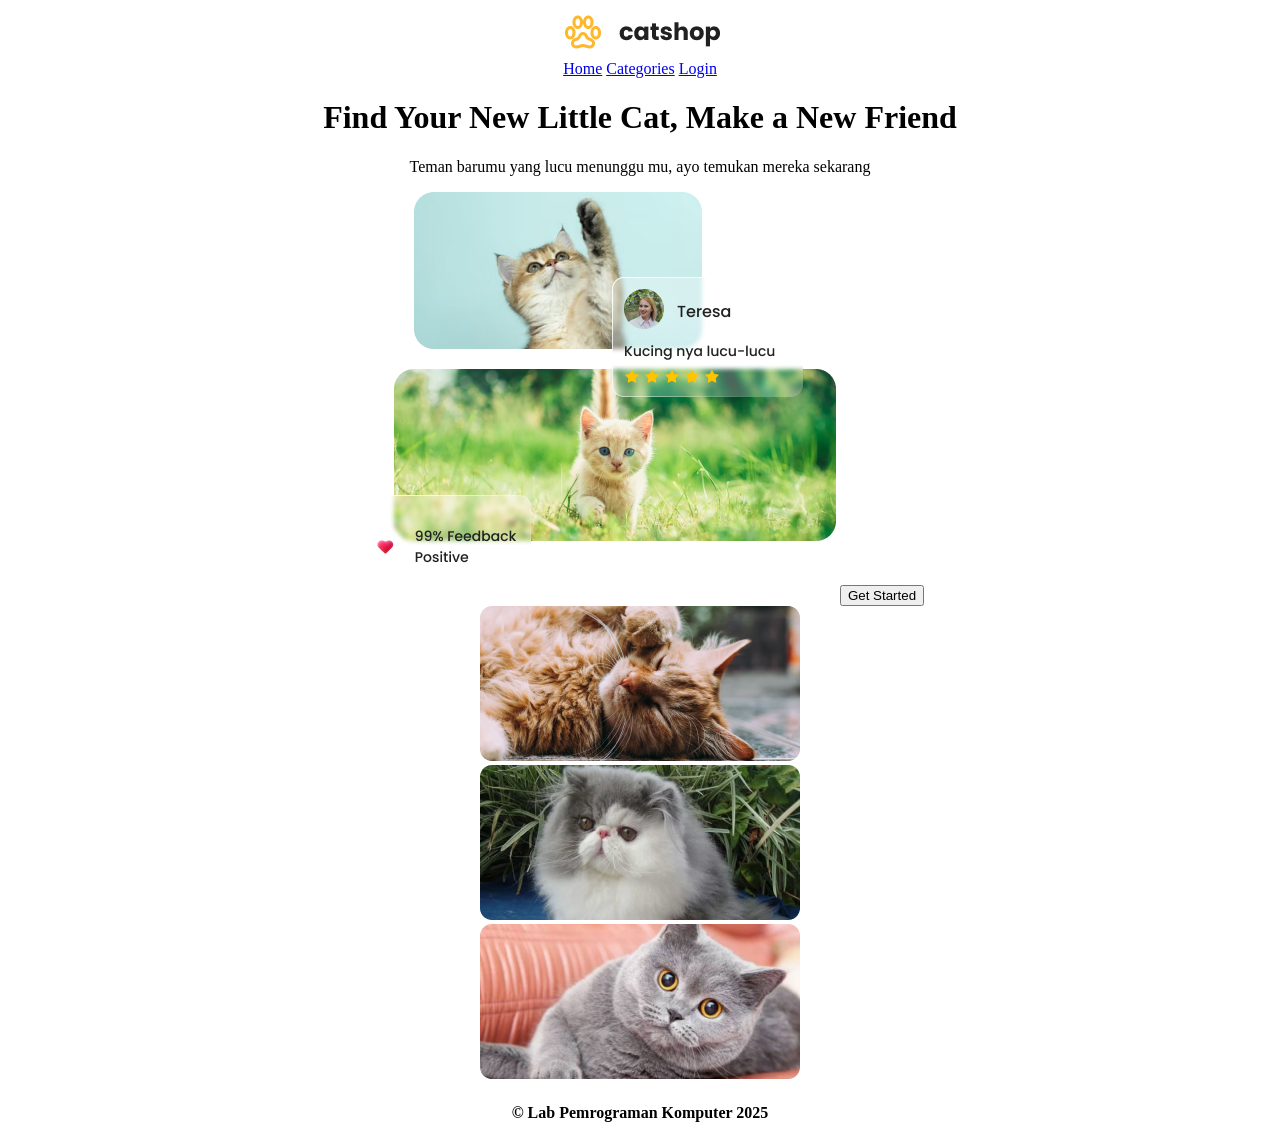
==== index.html @ 747dcb2d "Latihan 1 Catshop" ====
<!DOCTYPE html>
<html lang="en">
  <head>
    <link rel="icon" href="assets/icon.png" />
    <title>Home</title>
  </head>
  <body>
    <center>
      <header>
        <nav>
          <div class="logo">
            <img src="assets/logo.png" alt="" />
          </div>
          <a href="index.html">Home</a>
          <a href="#">Categories</a>
          <a href="login.html">Login</a>
        </nav>
      </header>
      <main>
        <div class="jumbotron">
          <h1>Find Your New Little Cat, Make a New Friend</h1>
          <p>Teman barumu yang lucu menunggu mu, ayo temukan mereka sekarang</p>
          <img src="assets/jumbotron.png" alt="" />
          <button type="button">Get Started</button>
        </div>
        <div class="cards-categories">
          <div class="card">
            <img src="assets/anggora.png" alt="" />
          </div>
          <div class="card">
            <img src="assets/persia.png" alt="" />
          </div>
          <div class="card">
            <img src="assets/british.png" alt="" />
          </div>
        </div>
      </main>
      <footer>
        <h4>&copy; Lab Pemrograman Komputer 2025</h4>
      </footer>
    </center>
  </body>
</html>
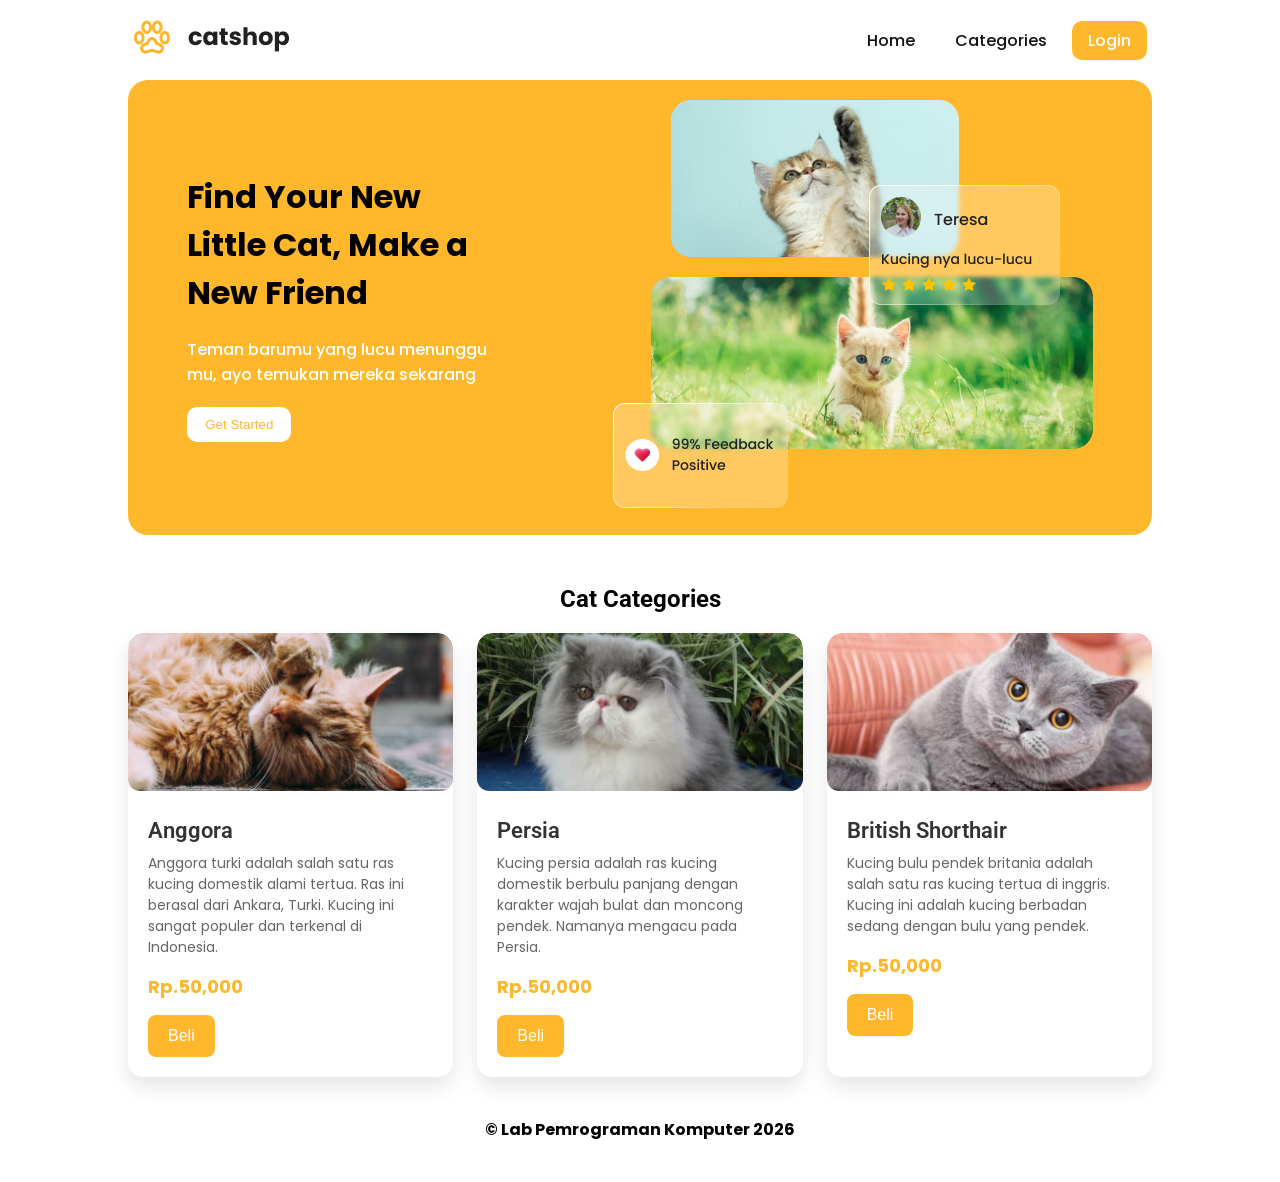
==== commit e6b7ff93: "Update bab 2, folder css, categories, transaction, index.html,  admin,html" ====
--- a/index.html
+++ b/index.html
@@ -1,43 +1,109 @@
+
 <!DOCTYPE html>
 <html lang="en">
   <head>
     <link rel="icon" href="assets/icon.png" />
     <title>Home</title>
+    <link rel="stylesheet" href="css/style.css" />
+    <link rel="preconnect" href="https://fonts.googleapis.com" />
+    <link rel="preconnect" href="https://fonts.gstatic.com" crossorigin />
+    <link
+      href="https://fonts.googleapis.com/css2?family=Poppins:wght@400;500;700&family=Roboto:wght@500;700&display=swap"
+      rel="stylesheet"
+    />
+    <link
+      rel="stylesheet"
+      href="https://cdnjs.cloudflare.com/ajax/libs/font-awesome/5.15.3/css/all.min.css"
+    />
+    <link rel="stylesheet" href="style.css" />
   </head>
+
   <body>
-    <center>
+    <div class="container">
       <header>
         <nav>
           <div class="logo">
             <img src="assets/logo.png" alt="" />
           </div>
-          <a href="index.html">Home</a>
-          <a href="#">Categories</a>
-          <a href="login.html">Login</a>
+          <input type="checkbox" id="click" />
+          <label for="click" class="menu-btn">
+            <i class="fas fa-bars"></i>
+          </label>
+          <ul>
+            <li><a href="#">Home</a></li>
+            <li><a href="#">Categories</a></li>
+            <li><a href="login.html" class="btn_login">Login</a></li>
+          </ul>
         </nav>
       </header>
       <main>
         <div class="jumbotron">
-          <h1>Find Your New Little Cat, Make a New Friend</h1>
-          <p>Teman barumu yang lucu menunggu mu, ayo temukan mereka sekarang</p>
-          <img src="assets/jumbotron.png" alt="" />
-          <button type="button">Get Started</button>
+          <div class="jumbotron-text">
+            <h1>Find Your New Little Cat, Make a New Friend</h1>
+            <p>
+              Teman barumu yang lucu menunggu mu, ayo temukan mereka sekarang
+            </p>
+            <button type="button" class="btn_getStarted">Get Started</button>
+          </div>
+          <div class="jumbotron-img">
+            <img src="assets/jumbotron.png" alt="" />
+          </div>
         </div>
         <div class="cards-categories">
-          <div class="card">
-            <img src="assets/anggora.png" alt="" />
-          </div>
-          <div class="card">
-            <img src="assets/persia.png" alt="" />
-          </div>
-          <div class="card">
-            <img src="assets/british.png" alt="" />
+          <h2>Cat Categories</h2>
+          <div class="card-categories">
+            <div class="card">
+              <div class="card-image">
+                <img src="assets/anggora.png" alt="gambar tidak ditemukan" />
+              </div>
+              <div class="card-content">
+                <h5>Anggora</h5>
+                <p class="description">
+                  Anggora turki adalah salah satu ras kucing domestik alami
+                  tertua. Ras ini berasal dari Ankara, Turki. Kucing ini sangat
+                  populer dan terkenal di Indonesia.
+                </p>
+                <p class="price"><span>Rp.</span>50,000</p>
+                <button class="btn_belanja" type="submit">Beli</button>
+              </div>
+            </div>
+            <div class="card">
+              <div class="card-image">
+                <img src="assets/persia.png" alt="gambar tidak ditemukan" />
+              </div>
+              <div class="card-content">
+                <h5>Persia</h5>
+                <p class="description">
+                  Kucing persia adalah ras kucing domestik berbulu panjang
+                  dengan karakter wajah bulat dan moncong pendek. Namanya
+                  mengacu pada Persia.
+                </p>
+                <p class="price"><span>Rp.</span>50,000</p>
+                <button class="btn_belanja" type="submit">Beli</button>
+              </div>
+            </div>
+            <div class="card">
+              <div class="card-image">
+                <img src="assets/british.png" alt="gambar tidak ditemukan" />
+              </div>
+              <div class="card-content">
+                <h5>British Shorthair</h5>
+                <p class="description">
+                  Kucing bulu pendek britania adalah salah satu ras kucing
+                  tertua di inggris. Kucing ini adalah kucing berbadan sedang
+                  dengan bulu yang pendek.
+                </p>
+                <p class="price"><span>Rp.</span>50,000</p>
+                <button class="btn_belanja" type="submit">Beli</button>
+              </div>
+            </div>
           </div>
         </div>
       </main>
       <footer>
-        <h4>&copy; Lab Pemrograman Komputer 2025</h4>
+        <h4>&copy; Lab Pemrograman Komputer 2026</h4>
       </footer>
-    </center>
+    </div>
   </body>
 </html>
+
--- a/css/style.css
+++ b/css/style.css
@@ -0,0 +1,314 @@
+ *{ 
+ margin: 0; 
+ padding: 0; 
+ box-sizing: border-box; 
+  } 
+   
+  .container { 
+ width: 80%; 
+ margin: 0 auto; 
+  } 
+   
+  body { 
+ font-family: "Poppins", sans-serif; 
+  } 
+   
+  /* new nav */ 
+  nav { 
+ display: flex; 
+ height: 80px; 
+ width: 100%; 
+ align-items: center; 
+ justify-content: space-between; 
+ flex-wrap: wrap; 
+  } 
+   nav ul {
+	display: flex;
+	flex-wrap: wrap;
+	list-style: none;
+  }
+  nav ul li {
+	margin: 0 5px;
+  }
+  nav ul li a {
+	color: #111;
+	text-decoration: none;
+	font-weight: 500;
+	padding: 8px 15px;
+	transition: all 0.3s ease;
+  }
+  nav ul li a.active,
+  nav ul li a:hover {
+	color: #ffb72b;
+  }
+  nav .menu-btn i {
+	color: #000;
+	font-size: 22px;
+	cursor: pointer;
+	display: none;
+  }
+  input[type="checkbox"] {
+	display: none;
+  }
+  
+  .btn_login {
+	background-color: #ffb72b;
+	width: 100%;
+	padding: 8px 16px;
+	border-radius: 10px;
+	border: none;
+	cursor: pointer;
+	color: white;
+  }
+  
+  .btn_login:hover {
+	background-color: #eba416;
+	color: #fff;
+  }
+  
+  /* style jumbotron */
+  .jumbotron {
+	display: flex;
+	background-color: #ffb72b;
+	border-radius: 20px;
+	padding: 20px 0;
+	justify-content: space-around;
+	align-items: center;
+	margin-bottom: 50px;
+  }
+  
+  .jumbotron-text {
+	width: 30%;
+	font-weight: 500;
+  }
+  
+  .jumbotron-text p {
+	color: white;
+	margin: 20px 0;
+  }
+  
+  .jumbotron-text button {
+	padding: 10px 18px;
+	border: none;
+	border-radius: 10px;
+	background-color: white;
+	color: #ffb72b;
+	cursor: pointer;
+  }
+  
+  /* style card-categories */
+  .cards-categories {
+	display: flex;
+	flex-direction: column;
+	align-items: center;
+  }
+  
+  .cards-categories h2 {
+	font-family: "Roboto", sans-serif;
+	font-size: 24px;
+	margin-bottom: 20px;
+	text-align: center;
+  }
+  
+  .card-categories {
+	display: grid;
+	gap: 1.5rem;
+	grid-template-columns: repeat(auto-fit, minmax(20rem, 1fr));
+  }
+  
+  .card {
+	box-shadow: 0 10px 20px rgba(0, 0, 0, 0.1);
+	border-radius: 15px;
+	overflow: hidden;
+	transition: transform 0.3s ease-in-out;
+  }
+  
+  .card:hover {
+	transform: scale(1.05);
+  }
+  
+  .card .card-image {
+	overflow: hidden;
+	border-radius: 15px 15px 0 0;
+  }
+  
+  .card img {
+	width: 100%;
+	height: auto;
+	object-fit: cover;
+	border-radius: 15px 15px 0 0;
+  }
+  
+  .card-content {
+	padding: 20px;
+  }
+  
+  .card h5 {
+	margin-bottom: 10px;
+	font-family: "Roboto", sans-serif;
+	font-size: 22px;
+	font-weight: 600;
+	color: #333;
+  }
+  
+  .card p.description {
+	font-size: 14px;
+	color: #666;
+	margin-bottom: 15px;
+  }
+  
+  .card p.price {
+	font-size: 18px;
+	font-weight: bold;
+	color: #ffb72b;
+	margin-bottom: 15px;
+  }
+  
+  .card .btn_belanja {
+	background-color: #ffb72b;
+	padding: 12px 20px;
+	border-radius: 8px;
+	border: none;
+	cursor: pointer;
+	color: white;
+	font-size: 16px;
+	transition: background-color 0.3s ease;
+  }
+  
+  .card .btn_belanja:hover {
+	background-color: #eba416;
+  }
+  
+  
+  
+  
+  
+  /* footer */
+  footer {
+	display: flex;
+	justify-content: center;
+	align-items: center;
+	margin: 40px 0;
+  }
+  
+  /* style page login */
+  
+  .center {
+	display: flex;
+	justify-content: center;
+	align-items: center;
+	height: 500px;
+  }
+  
+  .form-login {
+	display: flex;
+	flex-direction: column;
+	align-items: center;
+	width: 30%;
+	background-color: white;
+	padding: 30px;
+	margin: 0 auto;
+	box-shadow: 0 6px 12px 4px rgba(0, 0, 0, 0.15);
+	border-radius: 10px;
+  }
+  
+  .input {
+	width: 100%;
+	margin: 10px 0;
+	padding: 10px;
+	border-radius: 10px;
+	border: 1px solid rgb(148, 148, 148);
+  }
+  
+  .link-register {
+	text-decoration: none;
+	margin-top: 10px;
+  }
+
+  
+  
+  /* responsive */
+  @media screen and (max-width: 1023px) {
+	.container {
+	  width: 100%;
+	  margin: 0 auto;
+	}
+	/* navbar responsive */
+	nav {
+	  padding: 0 40px 0 50px;
+	  position: relative;
+	}
+  
+	nav .menu-btn i {
+	  display: block;
+	}
+	#click:checked ~ .menu-btn i:before {
+	  content: "\f00d";
+	}
+	nav ul {
+	  position: absolute;
+	  top: 80px;
+	  left: -100%;
+	  background: rgba(0, 0, 0, 0.85);
+	  width: 100%;
+	  text-align: center;
+	  display: block;
+	  transition: all 0.3s ease;
+	}
+	#click:checked ~ ul {
+	  left: 0;
+	}
+	nav ul li {
+	  width: 100%;
+	  margin: 40px 0;
+	}
+	nav ul li a {
+	  width: 100%;
+	  margin-left: -100%;
+	  display: block;
+	  font-size: 20px;
+	  color: #fff;
+	  transition: 0.6s cubic-bezier(0.68, -0.55, 0.265, 1.55);
+	}
+	#click:checked ~ ul li a {
+	  margin-left: 0px;
+	}
+	nav ul li a.active,
+	nav ul li a:hover {
+	  color: #ffb72b;
+	}
+  
+	/* jumbotron responsive */
+	.jumbotron {
+	  flex-direction: column-reverse;
+	  border-radius: 0px !important;
+	  justify-content: center;
+	}
+	.jumbotron-img img {
+	  width: 100% !important;
+	}
+  
+	.jumbotron-text {
+	  width: 100% !important;
+	  padding-left: 20px;
+	}
+  
+	/* card-categories responsive */
+	.card-categories {
+	  flex-direction: column;
+	  gap: 20px;
+	  margin: 0 10px;
+	}
+  
+	.card {
+	  width: 100% !important;
+	}
+  
+	/* form-login responsive */
+	.form-login {
+	  width: 80%;
+	}
+	.modal-content {
+	  width: 80%; /* Sesuaikan ukuran modal untuk layar kecil */
+	}
+  }
